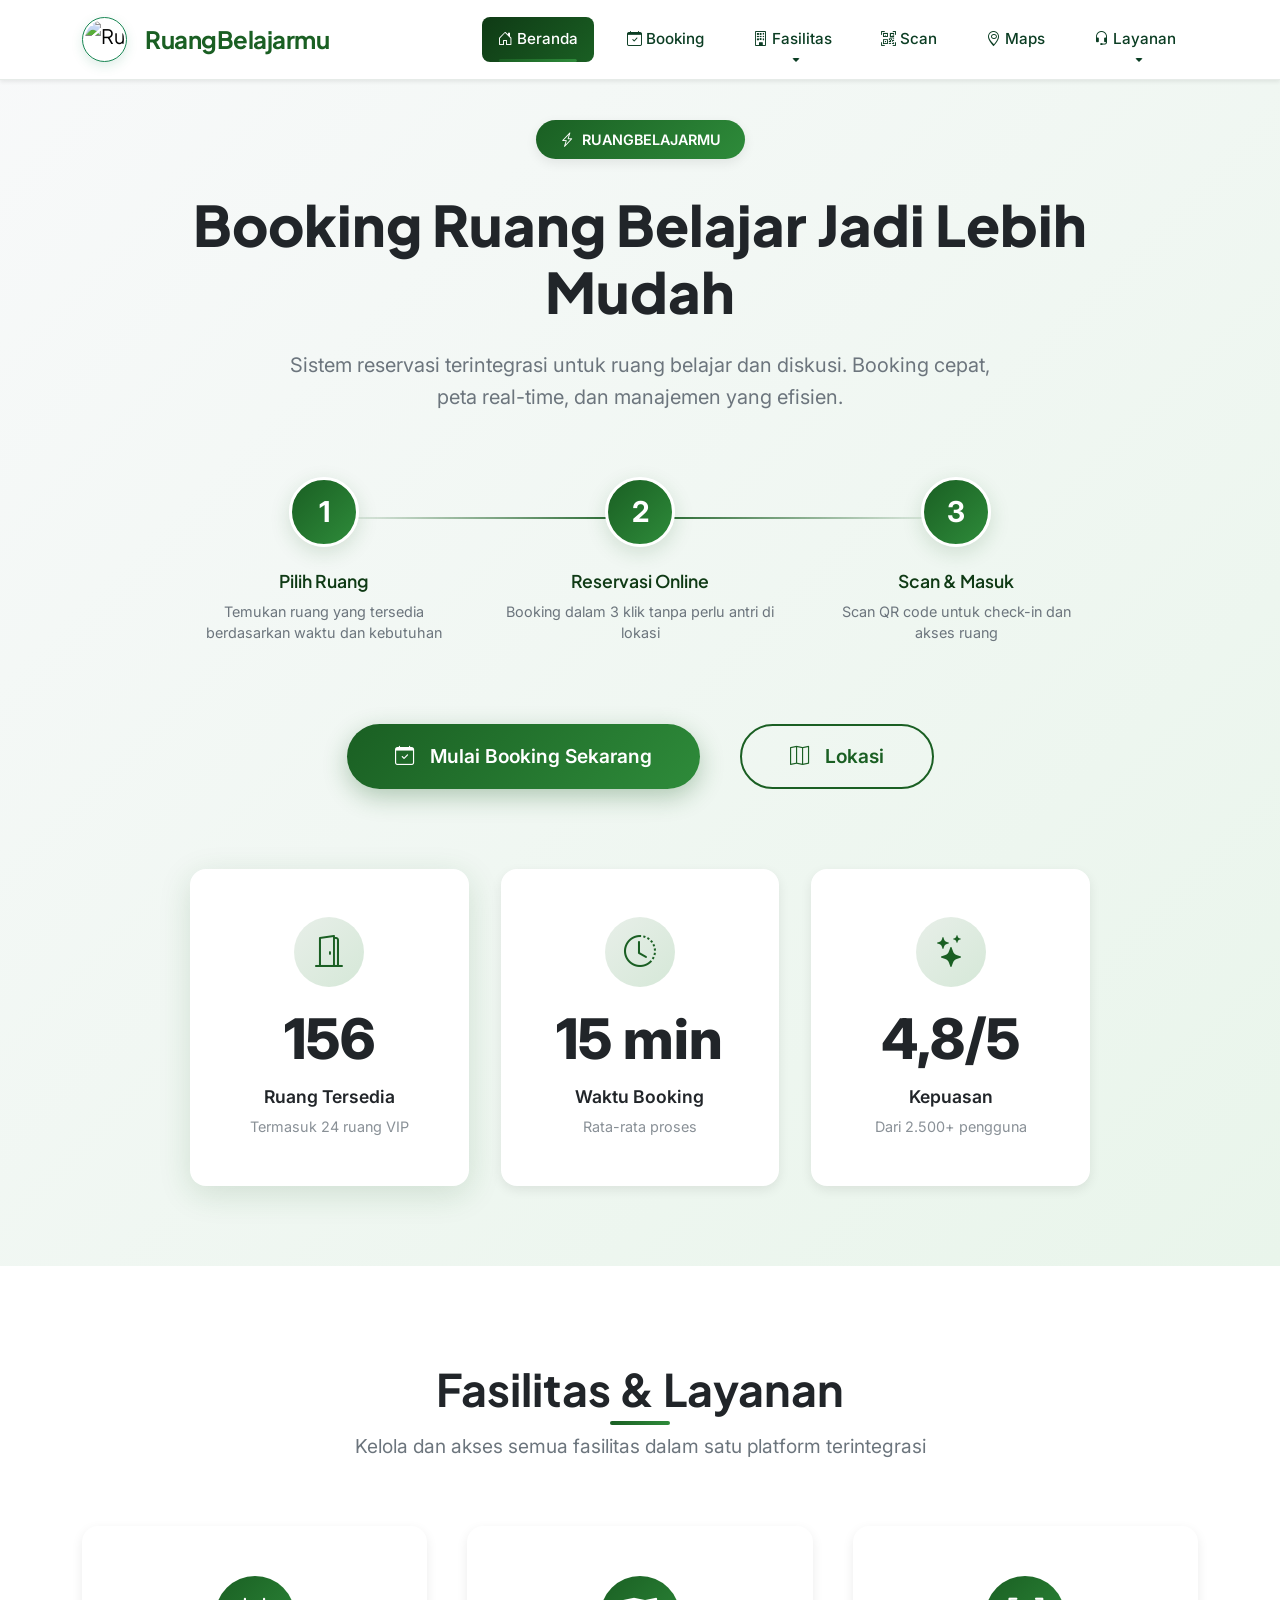
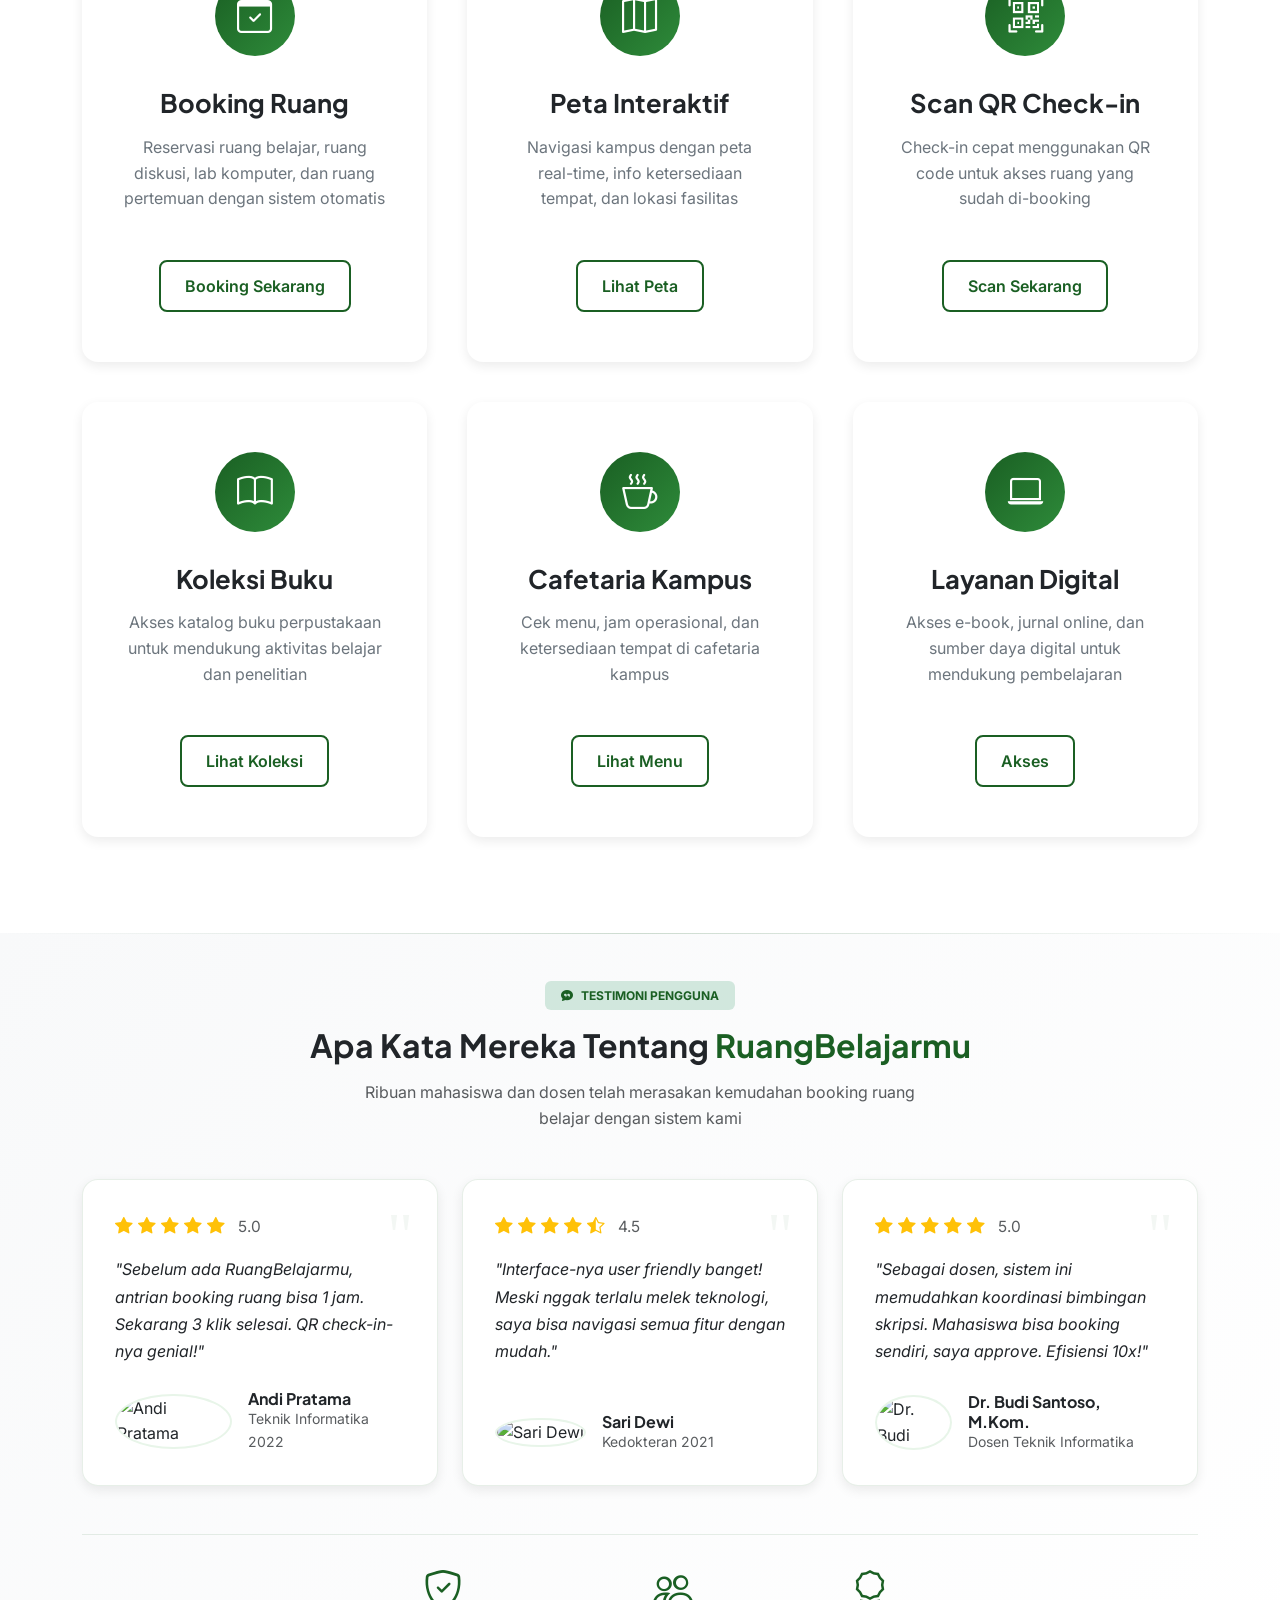
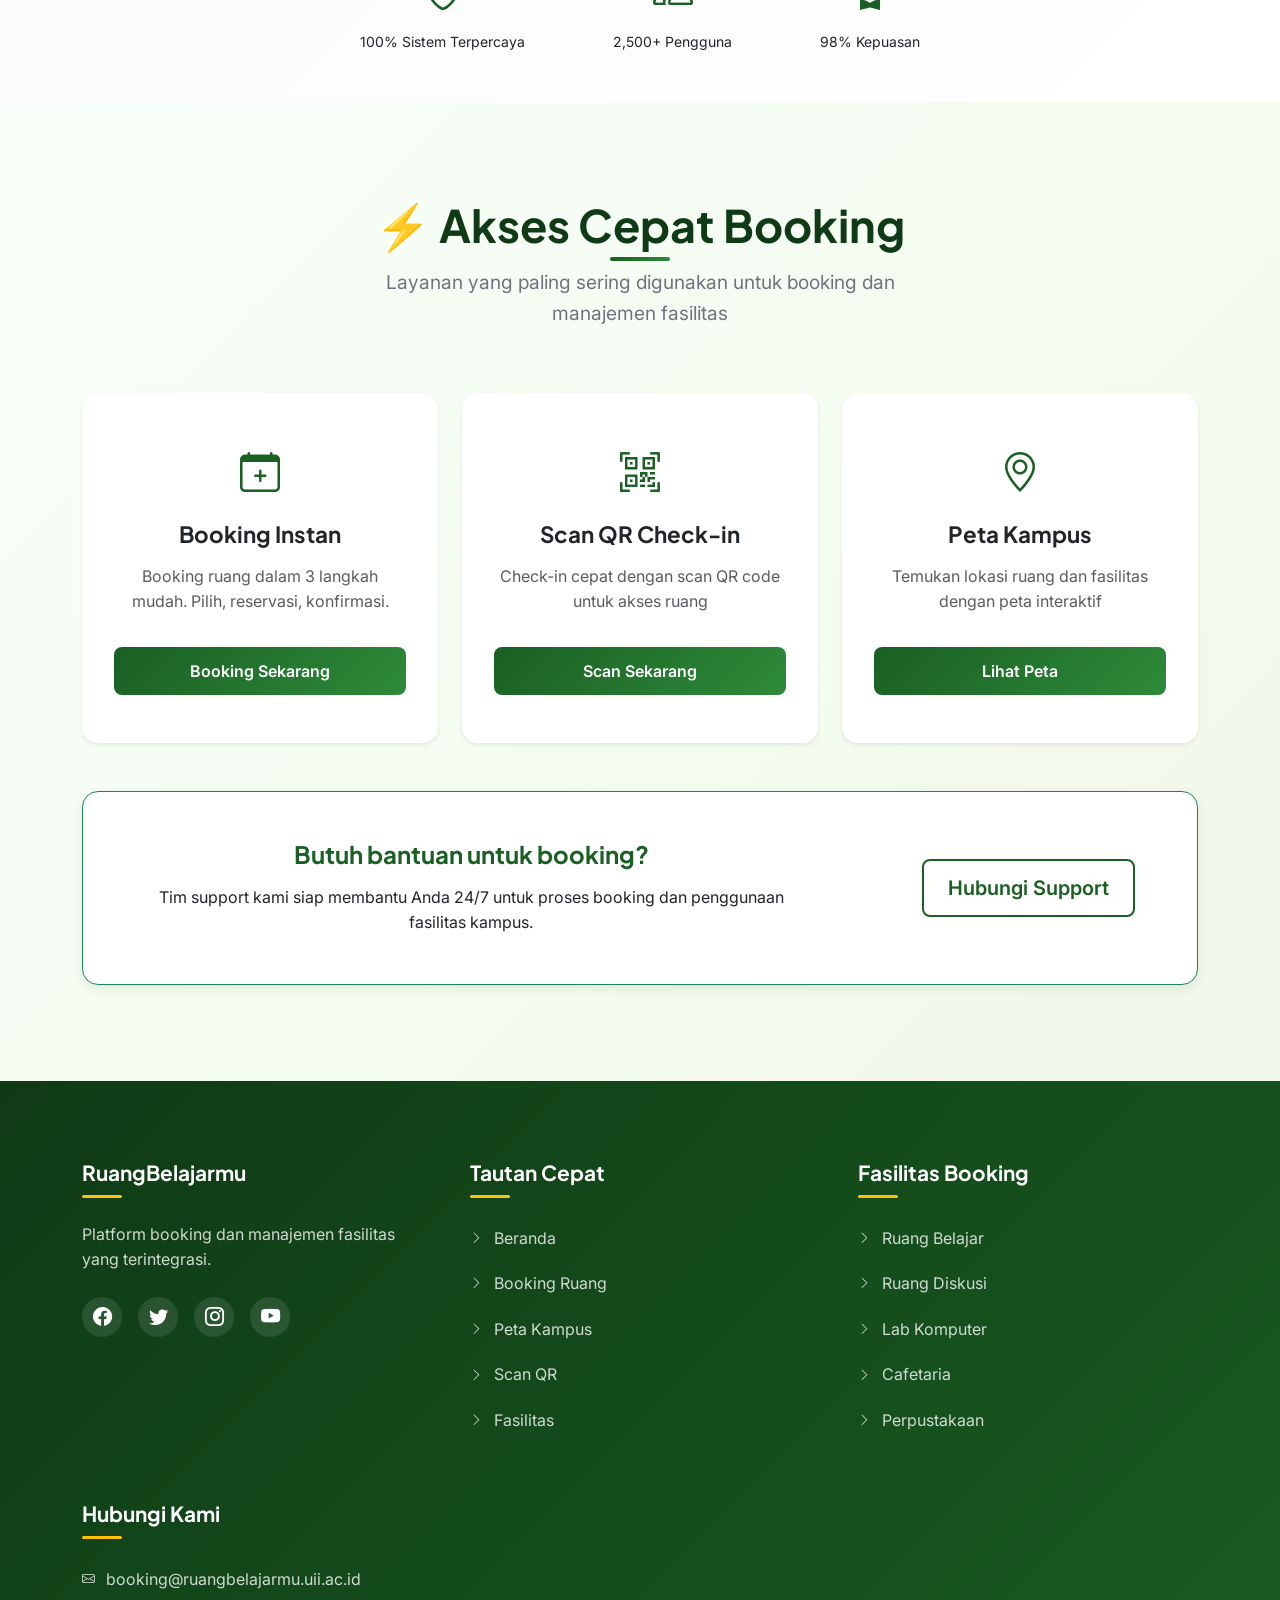
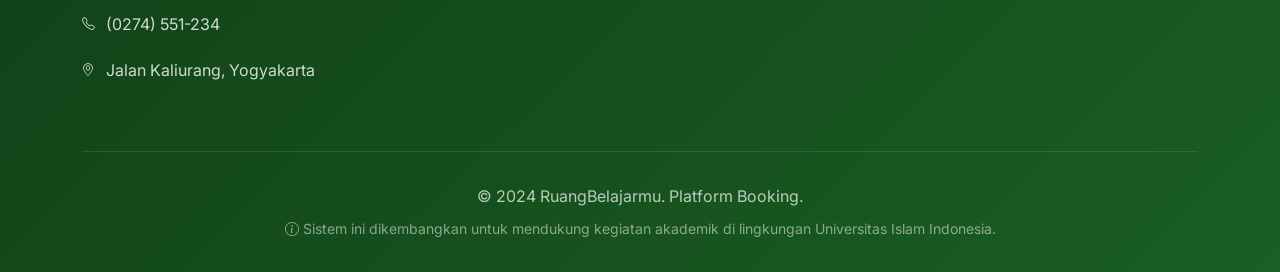
==== index.html @ 8aec2e9e "first commit" ====
<!DOCTYPE html>
<html lang="id" class="scroll-smooth">
<head>
    <meta charset="UTF-8">
    <meta name="viewport" content="width=device-width, initial-scale=1.0">
    <title>RuangBelajarmu | Platform Booking Ruang Belajar </title>
    
    <!-- SEO & Accessibility Meta -->
    <meta name="description" content="Platform booking ruang belajar  dengan sistem reservasi otomatis, peta kampus interaktif, dan manajemen fasilitas kampus">
    <meta name="keywords" content="Booking ruang belajar, reservasi, ruang diskusi, perpustakaan, kampus, Yogyakarta">
    <meta name="author" content="RuangBelajarmu Team">
    <meta name="theme-color" content="#1a5f23">
    
    <!-- Core Libraries -->
    <link href="https://cdn.jsdelivr.net/npm/bootstrap@5.3.0/dist/css/bootstrap.min.css" rel="stylesheet">
    <link rel="stylesheet" href="https://cdn.jsdelivr.net/npm/bootstrap-icons@1.11.0/font/bootstrap-icons.css">
    
    <!-- Animation Libraries -->
    <link href="https://unpkg.com/aos@2.3.1/dist/aos.css" rel="stylesheet">
    
    <!-- Fonts -->
    <link href="https://fonts.googleapis.com/css2?family=Plus+Jakarta+Sans:wght@300;400;500;600;700;800&display=swap" rel="stylesheet">
    <link href="https://fonts.googleapis.com/css2?family=Inter:wght@300;400;500;600;700&display=swap" rel="stylesheet">
    
    <!-- Custom CSS -->
    <link rel="stylesheet" href="css/index.css">
</head>
<body>
<!-- Navigation -->
<nav class="navbar navbar-expand-lg navbar-light bg-white sticky-top shadow-sm">
    <div class="container">
        <!-- Brand with Logo -->
        <a class="navbar-brand d-flex align-items-center" href="index.html">
            <div class="logo-container me-2">
                <img src="https://i.pinimg.com/736x/15/b1/71/15b17137e36ff051b32609885b4a23a9.jpg" 
                     alt="RuangBelajarmu Logo" 
                     class="navbar-logo rounded-circle border border-success">
            </div>
            <span class="fw-bold fs-4 text-success">RuangBelajarmu</span>
        </a>

        <!-- Mobile Toggle -->
        <button class="navbar-toggler border-0" type="button" data-bs-toggle="collapse" data-bs-target="#navbarNav">
            <span class="navbar-toggler-icon"></span>
        </button>

        <!-- Navigation Menu -->
        <div class="collapse navbar-collapse" id="navbarNav">
            <ul class="navbar-nav ms-auto align-items-center">
                <!-- Beranda - ACTIVE -->
                <li class="nav-item mx-1">
                    <a class="nav-link active" href="index.html">
                        <i class="bi bi-house-door me-1"></i>Beranda
                    </a>
                </li>

                <!-- Booking -->
                <li class="nav-item mx-1">
                    <a class="nav-link" href="booking.html">
                        <i class="bi bi-calendar-check me-1"></i>Booking
                    </a>
                </li>

                <!-- Fasilitas Dropdown -->
                <li class="nav-item dropdown mx-1">
                    <a class="nav-link dropdown-toggle" href="#" role="button" data-bs-toggle="dropdown">
                        <i class="bi bi-building me-1"></i>Fasilitas
                    </a>
                    <ul class="dropdown-menu dropdown-menu-end">
                        <li>
                            <a class="dropdown-item" href="cafetaria.html">
                                <i class="bi bi-cup-hot me-2"></i>Cafetaria
                            </a>
                        </li>
                        <li>
                            <a class="dropdown-item" href="books.html">
                                <i class="bi bi-book me-2"></i>Buku
                            </a>
                        </li>
                    </ul>
                </li>

                <!-- Scan -->
                <li class="nav-item mx-1">
                    <a class="nav-link" href="scan.html">
                        <i class="bi bi-qr-code-scan me-1"></i>Scan
                    </a>
                </li>

                <!-- Maps -->
                <li class="nav-item mx-1">
                    <a class="nav-link" href="maps.html">
                        <i class="bi bi-geo-alt me-1"></i>Maps
                    </a>
                </li>

                <!-- Layanan Dropdown - REVISED -->
                <li class="nav-item dropdown mx-1">
                    <a class="nav-link dropdown-toggle" href="#" role="button" data-bs-toggle="dropdown">
                        <i class="bi bi-headset me-1"></i>Layanan
                    </a>
                    <ul class="dropdown-menu dropdown-menu-end">
                        <li>
                            <a class="dropdown-item" href="about-us.html">
                                <i class="bi bi-info-circle me-2"></i>Tentang Kami
                            </a>
                        </li>
                        <li>
                            <a class="dropdown-item" href="kontak.html">
                                <i class="bi bi-envelope me-2"></i>Kontak
                            </a>
                        </li>
                        <!-- Bantuan dihapus karena sudah tercakup di Kontak -->
                    </ul>
                </li>
            </ul>
        </div>
    </div>
</nav>

    <!-- Hero Section - REVISED -->
    <section class="hero-section" id="home" data-aos="fade-up">
        <div class="hero-bg"></div>
        <div class="container">
            <div class="hero-content">
                <div class="hero-badge">
                    <i class="bi bi-lightning-charge"></i>
                   RUANGBELAJARMU
                </div>
                <h1>Booking Ruang Belajar Jadi Lebih Mudah</h1>
                <p class="hero-subtitle">
                    Sistem reservasi terintegrasi untuk ruang belajar dan diskusi. 
                    Booking cepat, peta real-time, dan manajemen yang efisien.
                </p>
                
                <!-- Timeline Booking - NEW -->
                <div class="booking-timeline" data-aos="fade-up" data-aos-delay="200">
                    <div class="timeline-step">
                        <div class="step-number">1</div>
                        <div class="step-content">
                            <h5>Pilih Ruang</h5>
                            <p>Temukan ruang yang tersedia berdasarkan waktu dan kebutuhan</p>
                        </div>
                    </div>
                    <div class="timeline-step">
                        <div class="step-number">2</div>
                        <div class="step-content">
                            <h5>Reservasi Online</h5>
                            <p>Booking dalam 3 klik tanpa perlu antri di lokasi</p>
                        </div>
                    </div>
                    <div class="timeline-step">
                        <div class="step-number">3</div>
                        <div class="step-content">
                            <h5>Scan & Masuk</h5>
                            <p>Scan QR code untuk check-in dan akses ruang</p>
                        </div>
                    </div>
                </div>
                
                <!-- CTA Buttons - ENHANCED -->
                <div class="hero-cta" data-aos="fade-up" data-aos-delay="300">
                    <a href="booking.html" class="btn btn-success btn-lg px-5 py-3">
                        <i class="bi bi-calendar-check me-2"></i>
                        Mulai Booking Sekarang
                    </a>
                    <a href="maps.html" class="btn btn-outline-success btn-lg px-5 py-3 ms-3">
                        <i class="bi bi-map me-2"></i>
                        Lokasi
                    </a>
                </div>
                
                <!-- Quick Stats - ENHANCED -->
                <div class="stats-grid">
                    <div class="stat-card highlight">
                        <div class="stat-icon">
                            <i class="bi bi-door-open"></i>
                        </div>
                        <div class="stat-value">156</div>
                        <div class="stat-label">Ruang Tersedia</div>
                        <div class="stat-subtext">Termasuk 24 ruang VIP</div>
                    </div>
                    <div class="stat-card">
                        <div class="stat-icon">
                            <i class="bi bi-clock-history"></i>
                        </div>
                        <div class="stat-value">15 min</div>
                        <div class="stat-label">Waktu Booking</div>
                        <div class="stat-subtext">Rata-rata proses</div>
                    </div>

                    <div class="stat-card">
                        <div class="stat-icon">
                            <i class="bi bi-stars"></i>
                        </div>
                        <div class="stat-value">4,8/5</div>
                        <div class="stat-label">Kepuasan</div>
                        <div class="stat-subtext">Dari 2.500+ pengguna</div>
                    </div>
                </div>
            </div>
        </div>
    </section>

    <!-- Fasilitas Utama -->
    <section class="services-section" id="fasilitas" data-aos="fade-up">
        <div class="container">
            <div class="section-header">
                <h2>Fasilitas & Layanan</h2>
                <p>Kelola dan akses semua fasilitas dalam satu platform terintegrasi</p>
            </div>
            
            <div class="services-grid">
                <!-- Booking Ruang -->
                <div class="service-card" onclick="window.location.href='booking.html'">
                    <div class="service-icon">
                        <i class="bi bi-calendar-check"></i>
                    </div>
                    <h4>Booking Ruang</h4>
                    <p>Reservasi ruang belajar, ruang diskusi, lab komputer, dan ruang pertemuan dengan sistem otomatis</p>
                    <a href="booking.html" class="btn btn-outline-success mt-3">Booking Sekarang</a>
                </div>
                
                <!-- Peta Kampus -->
                <div class="service-card" onclick="window.location.href='maps.html'">
                    <div class="service-icon">
                        <i class="bi bi-map"></i>
                    </div>
                    <h4>Peta Interaktif</h4>
                    <p>Navigasi kampus dengan peta real-time, info ketersediaan tempat, dan lokasi fasilitas</p>
                    <a href="maps.html" class="btn btn-outline-success mt-3">Lihat Peta</a>
                </div>
                
                <!-- Scan QR -->
                <div class="service-card" onclick="window.location.href='scan.html'">
                    <div class="service-icon">
                        <i class="bi bi-qr-code-scan"></i>
                    </div>
                    <h4>Scan QR Check-in</h4>
                    <p>Check-in cepat menggunakan QR code untuk akses ruang yang sudah di-booking</p>
                    <a href="scan.html" class="btn btn-outline-success mt-3">Scan Sekarang</a>
                </div>
                
                <!-- Koleksi Buku -->
                <div class="service-card" onclick="window.location.href='books.html'">
                    <div class="service-icon">
                        <i class="bi bi-book"></i>
                    </div>
                    <h4>Koleksi Buku</h4>
                    <p>Akses katalog buku perpustakaan untuk mendukung aktivitas belajar dan penelitian</p>
                    <a href="books.html" class="btn btn-outline-success mt-3">Lihat Koleksi</a>
                </div>
                
                <!-- Cafetaria -->
                <div class="service-card" onclick="window.location.href='cafetaria.html'">
                    <div class="service-icon">
                        <i class="bi bi-cup-hot"></i>
                    </div>
                    <h4>Cafetaria Kampus</h4>
                    <p>Cek menu, jam operasional, dan ketersediaan tempat di cafetaria kampus</p>
                    <a href="cafetaria.html" class="btn btn-outline-success mt-3">Lihat Menu</a>
                </div>
                
                <!-- Layanan Digital -->
                <div class="service-card" onclick="openDigitalLibrary()">
                    <div class="service-icon">
                        <i class="bi bi-laptop"></i>
                    </div>
                    <h4>Layanan Digital</h4>
                    <p>Akses e-book, jurnal online, dan sumber daya digital untuk mendukung pembelajaran</p>
                    <button class="btn btn-outline-success mt-3">Akses</button>
                </div>
            </div>
        </div>
    </section>

    <!-- ==================== TESTIMONIAL SECTION ==================== -->
    <section class="testimonial-section py-5">
        <div class="container">
            <!-- Header -->
            <div class="text-center mb-5" data-aos="fade-up">
                <span class="badge bg-success-subtle text-success mb-3 px-3 py-2">
                    <i class="bi bi-chat-quote-fill me-2"></i>TESTIMONI PENGGUNA
                </span>
                <h2 class="fw-bold mb-3">Apa Kata Mereka Tentang <span class="text-success">RuangBelajarmu</span></h2>
                <p class="text-muted mx-auto" style="max-width: 600px;">
                    Ribuan mahasiswa dan dosen telah merasakan kemudahan booking ruang belajar dengan sistem kami
                </p>
            </div>

            <!-- Testimonial Cards -->
            <div class="row g-4">
                <!-- Testimoni 1 -->
                <div class="col-md-4" data-aos="fade-up" data-aos-delay="100">
                    <div class="testimonial-card h-100">
                        <div class="rating mb-3">
                            <i class="bi bi-star-fill text-warning"></i>
                            <i class="bi bi-star-fill text-warning"></i>
                            <i class="bi bi-star-fill text-warning"></i>
                            <i class="bi bi-star-fill text-warning"></i>
                            <i class="bi bi-star-fill text-warning"></i>
                            <span class="ms-2 small text-muted">5.0</span>
                        </div>
                        <p class="testimonial-text mb-4">
                            "Sebelum ada RuangBelajarmu, antrian booking ruang bisa 1 jam. Sekarang 3 klik selesai. 
                            QR check-in-nya genial!"
                        </p>
                        <div class="testimonial-author mt-auto">
                            <div class="d-flex align-items-center">
                                <div class="author-avatar me-3">
                                    <img src="https://ui-avatars.com/api/?name=Andi+P&background=1a5f23&color=fff&size=100" 
                                         alt="Andi Pratama" class="rounded-circle" width="50" height="50">
                                </div>
                                <div>
                                    <h6 class="mb-0 fw-bold">Andi Pratama</h6>
                                    <p class="text-muted small mb-0">Teknik Informatika 2022</p>
                                </div>
                            </div>
                        </div>
                    </div>
                </div>

                <!-- Testimoni 2 -->
                <div class="col-md-4" data-aos="fade-up" data-aos-delay="200">
                    <div class="testimonial-card h-100">
                        <div class="rating mb-3">
                            <i class="bi bi-star-fill text-warning"></i>
                            <i class="bi bi-star-fill text-warning"></i>
                            <i class="bi bi-star-fill text-warning"></i>
                            <i class="bi bi-star-fill text-warning"></i>
                            <i class="bi bi-star-half text-warning"></i>
                            <span class="ms-2 small text-muted">4.5</span>
                        </div>
                        <p class="testimonial-text mb-4">
                            "Interface-nya user friendly banget! Meski nggak terlalu melek teknologi, saya bisa navigasi semua fitur dengan mudah."
                        </p>
                        <div class="testimonial-author mt-auto">
                            <div class="d-flex align-items-center">
                                <div class="author-avatar me-3">
                                    <img src="https://ui-avatars.com/api/?name=Sari+D&background=2e7d32&color=fff&size=100" 
                                         alt="Sari Dewi" class="rounded-circle" width="50" height="50">
                                </div>
                                <div>
                                    <h6 class="mb-0 fw-bold">Sari Dewi</h6>
                                    <p class="text-muted small mb-0">Kedokteran 2021</p>
                                </div>
                            </div>
                        </div>
                    </div>
                </div>

                <!-- Testimoni 3 -->
                <div class="col-md-4" data-aos="fade-up" data-aos-delay="300">
                    <div class="testimonial-card h-100">
                        <div class="rating mb-3">
                            <i class="bi bi-star-fill text-warning"></i>
                            <i class="bi bi-star-fill text-warning"></i>
                            <i class="bi bi-star-fill text-warning"></i>
                            <i class="bi bi-star-fill text-warning"></i>
                            <i class="bi bi-star-fill text-warning"></i>
                            <span class="ms-2 small text-muted">5.0</span>
                        </div>
                        <p class="testimonial-text mb-4">
                            "Sebagai dosen, sistem ini memudahkan koordinasi bimbingan skripsi. 
                            Mahasiswa bisa booking sendiri, saya approve. Efisiensi 10x!"
                        </p>
                        <div class="testimonial-author mt-auto">
                            <div class="d-flex align-items-center">
                                <div class="author-avatar me-3">
                                    <img src="https://ui-avatars.com/api/?name=Dr+Budi&background=43a047&color=fff&size=100" 
                                         alt="Dr. Budi" class="rounded-circle" width="50" height="50">
                                </div>
                                <div>
                                    <h6 class="mb-0 fw-bold">Dr. Budi Santoso, M.Kom.</h6>
                                    <p class="text-muted small mb-0">Dosen Teknik Informatika</p>
                                </div>
                            </div>
                        </div>
                    </div>
                </div>
            </div>

            <!-- Trust Badges -->
            <div class="trust-badges mt-5 pt-4 text-center" data-aos="fade-up">
                <div class="row justify-content-center">
                    <div class="col-auto">
                        <div class="trust-item">
                            <i class="bi bi-shield-check fs-1 text-success"></i>
                            <p class="mb-0 small">100% Sistem Terpercaya</p>
                        </div>
                    </div>
                    <div class="col-auto">
                        <div class="trust-item">
                            <i class="bi bi-people fs-1 text-success"></i>
                            <p class="mb-0 small">2,500+ Pengguna</p>
                        </div>
                    </div>
                    <div class="col-auto">
                        <div class="trust-item">
                            <i class="bi bi-award fs-1 text-success"></i>
                            <p class="mb-0 small">98% Kepuasan</p>
                        </div>
                    </div>
                </div>
            </div>
        </div>
    </section>

    <!-- Info Quick Access -->
    <section class="quick-access-section" data-aos="fade-up">
        <div class="container">
            <div class="section-header">
                <h2>⚡ Akses Cepat Booking</h2>
                <p>Layanan yang paling sering digunakan untuk booking dan manajemen fasilitas</p>
            </div>
            
            <div class="row g-4">
                <div class="col-md-4">
                    <div class="card border-0 shadow-sm h-100">
                        <div class="card-body text-center p-4">
                            <div class="mb-3">
                                <i class="bi bi-calendar-plus fs-1 text-success"></i>
                            </div>
                            <h5 class="card-title">Booking Instan</h5>
                            <p class="card-text text-muted">Booking ruang dalam 3 langkah mudah. Pilih, reservasi, konfirmasi.</p>
                            <a href="booking.html" class="btn btn-success w-100">Booking Sekarang</a>
                        </div>
                    </div>
                </div>
                
                <div class="col-md-4">
                    <div class="card border-0 shadow-sm h-100">
                        <div class="card-body text-center p-4">
                            <div class="mb-3">
                                <i class="bi bi-qr-code-scan fs-1 text-success"></i>
                            </div>
                            <h5 class="card-title">Scan QR Check-in</h5>
                            <p class="card-text text-muted">Check-in cepat dengan scan QR code untuk akses ruang</p>
                            <a href="scan.html" class="btn btn-success w-100">Scan Sekarang</a>
                        </div>
                    </div>
                </div>
                
                <div class="col-md-4">
                    <div class="card border-0 shadow-sm h-100">
                        <div class="card-body text-center p-4">
                            <div class="mb-3">
                                <i class="bi bi-geo-alt fs-1 text-success"></i>
                            </div>
                            <h5 class="card-title">Peta Kampus</h5>
                            <p class="card-text text-muted">Temukan lokasi ruang dan fasilitas dengan peta interaktif</p>
                            <a href="maps.html" class="btn btn-success w-100">Lihat Peta</a>
                        </div>
                    </div>
                </div>
            </div>
            
            <!-- Additional Booking Info -->
            <div class="row mt-5" data-aos="fade-up" data-aos-delay="200">
                <div class="col-12">
                    <div class="card border-success">
                        <div class="card-body">
                            <div class="row align-items-center">
                                <div class="col-md-8">
                                    <h4 class="text-success">Butuh bantuan untuk booking?</h4>
                                    <p class="mb-0">Tim support kami siap membantu Anda 24/7 untuk proses booking dan penggunaan fasilitas kampus.</p>
                                </div>
                                <div class="col-md-4 text-md-end">
                                    <a href="kontak.html" class="btn btn-outline-success btn-lg">Hubungi Support</a>
                                </div>
                            </div>
                        </div>
                    </div>
                </div>
            </div>
        </div>
    </section>

    <!-- Footer -->
    <footer>
        <div class="container">
            <div class="footer-links">
                <div class="footer-section">
                    <h5>RuangBelajarmu</h5>
                    <p style="color: rgba(255,255,255,0.8); margin-bottom: 1.5rem;">
                        Platform booking dan manajemen fasilitas yang terintegrasi.
                    </p>
                    <div class="social-links">
                        <a href="#" title="Facebook"><i class="bi bi-facebook"></i></a>
                        <a href="#" title="Twitter"><i class="bi bi-twitter"></i></a>
                        <a href="#" title="Instagram"><i class="bi bi-instagram"></i></a>
                        <a href="#" title="YouTube"><i class="bi bi-youtube"></i></a>
                    </div>
                </div>
                
                <div class="footer-section">
                    <h5>Tautan Cepat</h5>
                    <ul class="footer-links-list">
                        <li><a href="index.html"><i class="bi bi-chevron-right"></i> Beranda</a></li>
                        <li><a href="booking.html"><i class="bi bi-chevron-right"></i> Booking Ruang</a></li>
                        <li><a href="maps.html"><i class="bi bi-chevron-right"></i> Peta Kampus</a></li>
                        <li><a href="scan.html"><i class="bi bi-chevron-right"></i> Scan QR</a></li>
                        <li><a href="#fasilitas"><i class="bi bi-chevron-right"></i> Fasilitas</a></li>
                    </ul>
                </div>
                
                <div class="footer-section">
                    <h5>Fasilitas Booking</h5>
                    <ul class="footer-links-list">
                        <li><a href="booking.html"><i class="bi bi-chevron-right"></i> Ruang Belajar</a></li>
                        <li><a href="booking.html"><i class="bi bi-chevron-right"></i> Ruang Diskusi</a></li>
                        <li><a href="booking.html"><i class="bi bi-chevron-right"></i> Lab Komputer</a></li>
                        <li><a href="cafetaria.html"><i class="bi bi-chevron-right"></i> Cafetaria</a></li>
                        <li><a href="books.html"><i class="bi bi-chevron-right"></i> Perpustakaan</a></li>
                    </ul>
                </div>
                
                <div class="footer-section">
                    <h5>Hubungi Kami</h5>
                    <ul class="footer-links-list">
                        <li>
                            <a href="mailto:booking@ruangbelajarmu.uii.ac.id">
                                <i class="bi bi-envelope"></i>
                                booking@ruangbelajarmu.uii.ac.id
                            </a>
                        </li>
                        <li>
                            <a href="tel:+62274551234">
                                <i class="bi bi-telephone"></i>
                                (0274) 551-234
                            </a>
                        </li>
                        <li>
                            <a href="https://maps.google.com/?q=UII+Kaliurang+KM+5" target="_blank">
                                <i class="bi bi-geo-alt"></i>
                                Jalan Kaliurang, Yogyakarta
                            </a>
                        </li>
                    </ul>
                </div>
            </div>
            
            <div class="footer-bottom text-center">
                <p class="mb-2">&copy; 2024 RuangBelajarmu. Platform Booking.</p>
                <p class="mb-0 small" style="color: rgba(255,255,255,0.5);">
                    <i class="bi bi-info-circle"></i>
                    Sistem ini dikembangkan untuk mendukung kegiatan akademik di lingkungan Universitas Islam Indonesia.
                </p>
            </div>
        </div>
    </footer>

    <!-- Back to Top Button -->
    <div class="back-to-top" id="backToTop">
        <i class="bi bi-arrow-up"></i>
    </div>

    <!-- Scripts -->
    <script src="https://cdn.jsdelivr.net/npm/bootstrap@5.3.0/dist/js/bootstrap.bundle.min.js"></script>
    <script src="https://unpkg.com/aos@2.3.1/dist/aos.js"></script>
    
    <!-- Custom JavaScript -->
    <script src="js/main.js"></script>
    
    <script>
        // Initialize AOS
        AOS.init({
            duration: 800,
            once: true,
            offset: 100
        });
        
        // Function untuk digital library
        function openDigitalLibrary() {
            alert('Layanan digital akan segera tersedia!');
        }
        
        // Back to Top Button
        const backToTop = document.getElementById('backToTop');
        
        window.addEventListener('scroll', () => {
            if (window.pageYOffset > 300) {
                backToTop.classList.add('show');
            } else {
                backToTop.classList.remove('show');
            }
        });
        
        backToTop.addEventListener('click', () => {
            window.scrollTo({
                top: 0,
                behavior: 'smooth'
            });
        });
    </script>
</body>
</html>
---- css/index.css ----
/* 
 * index.css - Stylesheet for RuangBelajarmu Website
 * Author: RuangBelajarmu Team
 * Version: 3.0
 */

/* ============================================
   VARIABLES & RESET
============================================= */
:root {
    --primary-color: #1a5f23;
    --primary-dark: #0f3a15;
    --primary-light: #2e8b3a;
    --secondary-color: #f8f9fa;
    --accent-color: #ffc107;
    --text-dark: #212529;
    --text-light: #6c757d;
    --white: #ffffff;
    --light-gray: #f8f9fa;
    --border-color: #dee2e6;
    --shadow: 0 4px 12px rgba(0, 0, 0, 0.08);
    --shadow-lg: 0 8px 24px rgba(0, 0, 0, 0.12);
    --shadow-xl: 0 12px 40px rgba(0, 0, 0, 0.15);
    --radius: 16px;
    --radius-sm: 8px;
    --transition: all 0.3s ease;
    --transition-slow: all 0.5s cubic-bezier(0.4, 0, 0.2, 1);
}

* {
    margin: 0;
    padding: 0;
    box-sizing: border-box;
}

html {
    scroll-behavior: smooth;
}

body {
    font-family: 'Inter', 'Plus Jakarta Sans', sans-serif;
    color: var(--text-dark);
    background-color: var(--white);
    line-height: 1.6;
    overflow-x: hidden;
    padding-top: 80px;
}

h1, h2, h3, h4, h5, h6 {
    font-family: 'Plus Jakarta Sans', sans-serif;
    font-weight: 700;
    margin-bottom: 1rem;
}

a {
    text-decoration: none;
    color: inherit;
    transition: var(--transition);
}

a:hover {
    color: var(--primary-color);
}

.btn {
    padding: 0.75rem 1.5rem;
    border-radius: var(--radius-sm);
    font-weight: 600;
    transition: var(--transition);
    border: none;
    cursor: pointer;
    display: inline-flex;
    align-items: center;
    justify-content: center;
    gap: 0.5rem;
}

.btn-success {
    background: linear-gradient(135deg, var(--primary-color), var(--primary-light));
    color: var(--white);
    border: none;
}

.btn-success:hover {
    background: linear-gradient(135deg, var(--primary-dark), var(--primary-color));
    color: var(--white);
    transform: translateY(-2px);
    box-shadow: var(--shadow);
}

.btn-outline-success {
    background-color: transparent;
    color: var(--primary-color);
    border: 2px solid var(--primary-color);
}

.btn-outline-success:hover {
    background-color: var(--primary-color);
    color: var(--white);
    transform: translateY(-2px);
    box-shadow: var(--shadow);
}

/* ============================================
   NAVIGATION
============================================= */
.navbar {
    padding: 12px 0;
    background: rgba(255, 255, 255, 0.98);
    backdrop-filter: blur(10px);
    border-bottom: 1px solid rgba(11, 61, 35, 0.1);
    z-index: 1030;
    position: fixed;
    top: 0;
    left: 0;
    right: 0;
    box-shadow: 0 2px 15px rgba(0, 0, 0, 0.05);
}

.navbar-brand {
    font-family: 'Plus Jakarta Sans', sans-serif;
    letter-spacing: -0.5px;
    display: flex;
    align-items: center;
    gap: 10px;
}

.logo-container {
    position: relative;
    width: 45px;
    height: 45px;
    display: flex;
    align-items: center;
    justify-content: center;
}

.navbar-logo {
    width: 100%;
    height: 100%;
    object-fit: cover;
    border-radius: 50%;
    border: 2px solid #198754;
    padding: 2px;
    background: white;
    transition: all 0.3s ease;
    box-shadow: 0 4px 12px rgba(25, 135, 84, 0.15);
}

.navbar-logo:hover {
    transform: scale(1.05);
    box-shadow: 0 6px 20px rgba(25, 135, 84, 0.25);
}

.navbar-nav {
    display: flex;
    align-items: center;
    gap: 5px;
}

.navbar-nav .nav-link {
    font-family: 'Inter', sans-serif;
    font-weight: 500;
    font-size: 0.95rem;
    color: #0b3d23 !important;
    padding: 10px 16px !important;
    margin: 0 2px;
    border-radius: 8px;
    transition: var(--transition);
    position: relative;
}

.navbar-nav .nav-link::after {
    content: '';
    position: absolute;
    bottom: 0;
    left: 50%;
    width: 0;
    height: 3px;
    background: linear-gradient(90deg, var(--primary-color), var(--primary-light));
    border-radius: 2px;
    transition: var(--transition);
    transform: translateX(-50%);
}

.navbar-nav .nav-link:hover::after,
.navbar-nav .nav-link.active::after {
    width: 70%;
}

.navbar-nav .nav-link.active {
    color: #ffffff !important;
    background: linear-gradient(135deg, var(--primary-dark) 0%, var(--primary-color) 100%);
}

.navbar-nav .dropdown-menu {
    border: none;
    box-shadow: var(--shadow-lg);
    border-radius: 12px;
    padding: 8px;
    margin-top: 12px;
    min-width: 220px;
    border: 1px solid rgba(11, 61, 35, 0.1);
}

/* ============================================
   HERO SECTION - ELEGANT ANIMATIONS
============================================= */
.hero-section {
    position: relative;
    padding: 120px 0 80px;
    min-height: 85vh;
    display: flex;
    align-items: center;
    background: linear-gradient(135deg, #f8f9fa 0%, #e9f5eb 100%);
    overflow: hidden;
    margin-top: -80px;
}

.hero-bg {
    position: absolute;
    top: 0;
    left: 0;
    right: 0;
    bottom: 0;
    background-image: url('https://images.unsplash.com/photo-1523050854058-8df90110c9f1?ixlib=rb-4.0.3&auto=format&fit=crop&w=1920&q=80');
    background-size: cover;
    background-position: center;
    opacity: 0.08;
    z-index: 1;
}

.hero-content {
    position: relative;
    z-index: 2;
    max-width: 900px;
    margin: 0 auto;
    text-align: center;
}

.hero-badge {
    display: inline-flex;
    align-items: center;
    gap: 0.5rem;
    background: linear-gradient(135deg, var(--primary-color), var(--primary-light));
    color: var(--white);
    padding: 0.5rem 1.5rem;
    border-radius: 50px;
    font-size: 0.9rem;
    font-weight: 600;
    margin-bottom: 2rem;
    box-shadow: var(--shadow);
    animation: badgePulse 2s ease-in-out infinite;
}

@keyframes badgePulse {
    0%, 100% {
        transform: scale(1);
    }
    50% {
        transform: scale(1.05);
    }
}

.hero-content h1 {
    font-size: 3.5rem;
    font-weight: 800;
    margin-bottom: 1.5rem;
    color: var(--text-dark);
    line-height: 1.2;
    animation: fadeInUp 1s ease-out;
}

.hero-subtitle {
    font-size: 1.25rem;
    color: var(--text-light);
    margin-bottom: 2.5rem;
    max-width: 700px;
    margin-left: auto;
    margin-right: auto;
    animation: fadeInUp 1s ease-out 0.2s both;
}

@keyframes fadeInUp {
    from {
        opacity: 0;
        transform: translateY(20px);
    }
    to {
        opacity: 1;
        transform: translateY(0);
    }
}

/* ============================================
   BOOKING TIMELINE - CLEAN ANIMATIONS
============================================= */
.booking-timeline {
    display: flex;
    justify-content: center;
    gap: 3rem;
    margin: 4rem auto;
    max-width: 900px;
    position: relative;
}

.booking-timeline::before {
    content: '';
    position: absolute;
    top: 40px;
    left: 15%;
    right: 15%;
    height: 2px;
    background: linear-gradient(90deg, 
        transparent 0%, 
        var(--primary-color) 50%, 
        transparent 100%);
    z-index: 1;
}

.timeline-step {
    text-align: center;
    position: relative;
    z-index: 2;
    flex: 1;
    min-width: 180px;
    opacity: 0;
    transform: translateY(20px);
    animation: stepAppear 0.6s ease-out forwards;
}

.timeline-step:nth-child(1) { animation-delay: 0.3s; }
.timeline-step:nth-child(2) { animation-delay: 0.5s; }
.timeline-step:nth-child(3) { animation-delay: 0.7s; }

@keyframes stepAppear {
    to {
        opacity: 1;
        transform: translateY(0);
    }
}

.step-number {
    width: 70px;
    height: 70px;
    background: linear-gradient(135deg, var(--primary-color), var(--primary-light));
    color: white;
    border-radius: 50%;
    display: flex;
    align-items: center;
    justify-content: center;
    font-size: 1.8rem;
    font-weight: 700;
    margin: 0 auto 1.5rem;
    box-shadow: 0 6px 20px rgba(26, 95, 35, 0.15);
    transition: var(--transition);
    position: relative;
    border: 3px solid white;
}

.timeline-step:hover .step-number {
    transform: scale(1.05);
    box-shadow: 0 8px 25px rgba(26, 95, 35, 0.25);
}

.step-content h5 {
    font-size: 1.1rem;
    color: var(--primary-dark);
    margin-bottom: 0.5rem;
    font-weight: 600;
}

.step-content p {
    color: var(--text-light);
    font-size: 0.9rem;
    line-height: 1.5;
}

/* ============================================
   CTA BUTTONS
============================================= */
.hero-cta {
    display: flex;
    justify-content: center;
    gap: 1.5rem;
    margin: 3rem 0 5rem;
    flex-wrap: wrap;
    animation: fadeInUp 1s ease 0.4s both;
}

.hero-cta .btn-lg {
    font-size: 1.2rem;
    font-weight: 600;
    padding: 1rem 2.5rem;
    border-radius: 50px;
    transition: var(--transition);
}

.hero-cta .btn-success {
    background: linear-gradient(135deg, var(--primary-color), var(--primary-light));
    border: none;
    box-shadow: 0 8px 25px rgba(26, 95, 35, 0.3);
}

.hero-cta .btn-success:hover {
    transform: translateY(-3px);
    box-shadow: 0 12px 30px rgba(26, 95, 35, 0.4);
}

.hero-cta .btn-outline-success:hover {
    transform: translateY(-3px);
    box-shadow: 0 8px 20px rgba(26, 95, 35, 0.2);
}

/* ============================================
   STATS GRID - ANIMATED COUNTERS
============================================= */
.stats-grid {
    display: grid;
    grid-template-columns: repeat(auto-fit, minmax(240px, 1fr));
    gap: 2rem;
    margin-top: 4rem;
    max-width: 1200px;
    margin-left: auto;
    margin-right: auto;
}

.stat-card {
    background: var(--white);
    padding: 3rem 2rem;
    border-radius: var(--radius);
    box-shadow: var(--shadow);
    text-align: center;
    transition: var(--transition);
    position: relative;
    overflow: hidden;
    opacity: 0;
    transform: translateY(20px);
    animation: cardSlideUp 0.6s ease-out forwards;
}

.stat-card:nth-child(1) { animation-delay: 0.2s; }
.stat-card:nth-child(2) { animation-delay: 0.4s; }
.stat-card:nth-child(3) { animation-delay: 0.6s; }
.stat-card:nth-child(4) { animation-delay: 0.8s; }

@keyframes cardSlideUp {
    to {
        opacity: 1;
        transform: translateY(0);
    }
}

.stat-card.highlight {
    box-shadow: 0 8px 32px rgba(26, 95, 35, 0.15);
}

.stat-card:hover {
    transform: translateY(-8px);
    box-shadow: var(--shadow-xl);
}

.stat-icon {
    width: 70px;
    height: 70px;
    background: linear-gradient(135deg, rgba(26, 95, 35, 0.1), rgba(46, 139, 58, 0.2));
    border-radius: 50%;
    display: flex;
    align-items: center;
    justify-content: center;
    margin: 0 auto 1.5rem;
    transition: var(--transition);
}

.stat-card:hover .stat-icon {
    transform: scale(1.1);
    background: linear-gradient(135deg, var(--primary-color), var(--primary-light));
}

.stat-icon i {
    font-size: 2rem;
    color: var(--primary-color);
    transition: var(--transition);
}

.stat-card:hover .stat-icon i {
    color: white;
}

.stat-value {
    font-size: 3.5rem;
    font-weight: 800;
    margin-bottom: 0.5rem;
    line-height: 1;
    position: relative;
    overflow: hidden;
    min-height: 4rem;
}
.stat-value::before,
.stat-value::after {
    content: none !important;
}


/* Animated counter effect */
.stat-value span {
    display: inline-block;
    position: relative;
}

.stat-value::before {
    content: '0';
    position: absolute;
    top: 0;
    left: 0;
    width: 100%;
    height: 100%;
    color: var(--primary-color);
    background: linear-gradient(135deg, var(--primary-color), var(--primary-light));
    -webkit-background-clip: text;
    -webkit-text-fill-color: transparent;
    background-clip: text;
    opacity: 0;
    transform: translateY(10px);
    animation: countUp 2s cubic-bezier(0.4, 0, 0.2, 1) forwards;
    animation-delay: 0.5s;
}

.stat-card:nth-child(1) .stat-value::before { content: '156'; }

.stat-card:nth-child(3) .stat-value::before { content: '15 min'; }
.stat-card:nth-child(4) .stat-value::before { content: '4.8/5'; }

@keyframes countUp {
    0% {
        opacity: 0;
        transform: translateY(20px);
    }
    100% {
        opacity: 1;
        transform: translateY(0);
    }
}

.stat-label {
    font-size: 1.1rem;
    color: var(--text-dark);
    font-weight: 600;
    margin-bottom: 0.25rem;
}

.stat-subtext {
    font-size: 0.9rem;
    color: var(--text-light);
    opacity: 0.8;
}

/* ============================================
   SERVICES SECTION
============================================= */
.services-section {
    padding: 6rem 0;
    background: var(--white);
}

.section-header {
    text-align: center;
    margin-bottom: 4rem;
}

.section-header h2 {
    font-size: 2.8rem;
    color: var(--text-dark);
    margin-bottom: 1rem;
    position: relative;
    display: inline-block;
}

.section-header h2::after {
    content: '';
    position: absolute;
    bottom: -10px;
    left: 50%;
    transform: translateX(-50%);
    width: 60px;
    height: 4px;
    background: linear-gradient(90deg, var(--primary-color), var(--primary-light));
    border-radius: 2px;
    animation: lineExtend 1s ease-out forwards;
    animation-delay: 0.5s;
    opacity: 0;
}

@keyframes lineExtend {
    0% {
        width: 0;
        opacity: 0;
    }
    100% {
        width: 60px;
        opacity: 1;
    }
}

.section-header p {
    font-size: 1.2rem;
    color: var(--text-light);
    max-width: 600px;
    margin: 0 auto;
}

.services-grid {
    display: grid;
    grid-template-columns: repeat(auto-fit, minmax(320px, 1fr));
    gap: 2.5rem;
    margin-top: 2rem;
}

.service-card {
    background: var(--white);
    padding: 3rem 2.5rem;
    border-radius: var(--radius);
    box-shadow: var(--shadow);
    text-align: center;
    transition: var(--transition);
    border: 2px solid transparent;
    height: 100%;
    display: flex;
    flex-direction: column;
    align-items: center;
    cursor: pointer;
    position: relative;
    overflow: hidden;
    opacity: 0;
    transform: translateY(20px);
    animation: cardAppear 0.6s ease-out forwards;
}

.service-card:nth-child(1) { animation-delay: 0.1s; }
.service-card:nth-child(2) { animation-delay: 0.2s; }
.service-card:nth-child(3) { animation-delay: 0.3s; }
.service-card:nth-child(4) { animation-delay: 0.4s; }
.service-card:nth-child(5) { animation-delay: 0.5s; }
.service-card:nth-child(6) { animation-delay: 0.6s; }

@keyframes cardAppear {
    to {
        opacity: 1;
        transform: translateY(0);
    }
}

.service-card::before {
    content: '';
    position: absolute;
    top: 0;
    left: 0;
    right: 0;
    height: 4px;
    background: linear-gradient(90deg, var(--primary-color), var(--primary-light));
    transform: scaleX(0);
    transform-origin: left;
    transition: transform 0.6s ease;
}

.service-card:hover::before {
    transform: scaleX(1);
}

.service-card:hover {
    transform: translateY(-10px);
    box-shadow: var(--shadow-xl);
    border-color: var(--primary-light);
}

.service-icon {
    width: 80px;
    height: 80px;
    background: linear-gradient(135deg, var(--primary-color), var(--primary-light));
    border-radius: 50%;
    display: flex;
    align-items: center;
    justify-content: center;
    margin-bottom: 2rem;
    color: var(--white);
    font-size: 2.2rem;
    position: relative;
    z-index: 2;
    transition: var(--transition);
}

.service-card:hover .service-icon {
    transform: scale(1.1) rotate(5deg);
    box-shadow: 0 10px 30px rgba(26, 95, 35, 0.3);
}

.service-card h4 {
    font-size: 1.6rem;
    margin-bottom: 1rem;
    color: var(--text-dark);
}

.service-card p {
    color: var(--text-light);
    margin-bottom: 2rem;
    flex-grow: 1;
    line-height: 1.6;
}

/* ============================================
   TESTIMONIAL SECTION
============================================= */
.testimonial-section {
    background: linear-gradient(135deg, #f8f9fa 0%, #ffffff 100%);
    position: relative;
    overflow: hidden;
}

.testimonial-section::before {
    content: '';
    position: absolute;
    top: 0;
    left: 0;
    right: 0;
    height: 1px;
    background: linear-gradient(90deg, 
        transparent, 
        rgba(26, 95, 35, 0.2), 
        transparent);
}

.testimonial-card {
    background: var(--white);
    border-radius: var(--radius);
    padding: 2rem;
    height: 100%;
    box-shadow: var(--shadow);
    border: 1px solid rgba(26, 95, 35, 0.1);
    transition: var(--transition);
    position: relative;
    display: flex;
    flex-direction: column;
}

.testimonial-card:hover {
    transform: translateY(-5px);
    box-shadow: var(--shadow-lg);
    border-color: var(--primary-light);
}

.testimonial-card::before {
    content: '"';
    position: absolute;
    top: 1.5rem;
    right: 1.5rem;
    font-size: 4rem;
    color: rgba(26, 95, 35, 0.1);
    font-family: Georgia, serif;
    line-height: 1;
    opacity: 0.5;
}

.rating {
    font-size: 1.1rem;
}

.testimonial-text {
    font-style: italic;
    color: var(--text-dark);
    line-height: 1.7;
    margin-bottom: 1.5rem;
    position: relative;
    z-index: 1;
    flex-grow: 1;
}

.testimonial-author {
    margin-top: auto;
}

.author-avatar img {
    width: 50px;
    height: 50px;
    object-fit: cover;
    border: 2px solid #e8f5e9;
}

.author-avatar img:hover {
    transform: scale(1.05);
    transition: var(--transition);
}

.trust-badges {
    border-top: 1px solid rgba(26, 95, 35, 0.1);
}

.trust-item {
    padding: 0 2rem;
    text-align: center;
}

.trust-item i {
    display: block;
    margin-bottom: 0.5rem;
}

/* ============================================
   QUICK ACCESS SECTION
============================================= */
.quick-access-section {
    padding: 6rem 0;
    background: linear-gradient(135deg, #f8fff9 0%, #f1f8e9 100%);
}

.quick-access-section .section-header h2 {
    color: var(--primary-dark);
}

.quick-access-section .card {
    border: none;
    border-radius: var(--radius);
    overflow: hidden;
    transition: var(--transition);
    height: 100%;
    background: var(--white);
    box-shadow: var(--shadow);
    border: 1px solid rgba(26, 95, 35, 0.1);
    opacity: 0;
    transform: translateY(20px);
    animation: cardAppear 0.6s ease-out forwards;
}

.quick-access-section .card:nth-child(1) { animation-delay: 0.2s; }
.quick-access-section .card:nth-child(2) { animation-delay: 0.4s; }
.quick-access-section .card:nth-child(3) { animation-delay: 0.6s; }

.quick-access-section .card:hover {
    transform: translateY(-8px);
    box-shadow: var(--shadow-xl);
    border-color: var(--primary-light);
}

.quick-access-section .card-body {
    padding: 3rem 2rem !important;
    text-align: center;
    display: flex;
    flex-direction: column;
    align-items: center;
}

.quick-access-section .card-body i {
    font-size: 3.5rem;
    color: var(--primary-color);
    margin-bottom: 1.5rem;
    transition: var(--transition);
}

.quick-access-section .card:hover .card-body i {
    transform: scale(1.1);
}

.quick-access-section .card-title {
    color: var(--text-dark);
    margin-bottom: 1rem;
    font-size: 1.4rem;
}

.quick-access-section .card-text {
    color: var(--text-light);
    margin-bottom: 2rem;
    flex-grow: 1;
}

/* ============================================
   FOOTER
============================================= */
footer {
    background: linear-gradient(135deg, var(--primary-dark), var(--primary-color));
    color: var(--white);
    padding: 5rem 0 2rem;
    margin-top: 0;
}

.footer-links {
    display: grid;
    grid-template-columns: repeat(auto-fit, minmax(250px, 1fr));
    gap: 3rem;
    margin-bottom: 3rem;
}

.footer-section h5 {
    color: var(--white);
    margin-bottom: 1.5rem;
    font-size: 1.3rem;
    position: relative;
    padding-bottom: 0.75rem;
}

.footer-section h5::after {
    content: '';
    position: absolute;
    left: 0;
    bottom: 0;
    width: 40px;
    height: 3px;
    background: var(--accent-color);
    border-radius: 2px;
}

.footer-links-list {
    list-style: none;
    padding: 0;
}

.footer-links-list li {
    margin-bottom: 0.75rem;
}

.footer-links-list a {
    color: rgba(255, 255, 255, 0.8);
    display: flex;
    align-items: center;
    gap: 0.5rem;
    transition: var(--transition);
    padding: 0.25rem 0;
}

.footer-links-list a:hover {
    color: var(--white);
    padding-left: 5px;
}

.footer-links-list a i {
    font-size: 0.8rem;
    width: 16px;
}

.footer-bottom {
    border-top: 1px solid rgba(255, 255, 255, 0.1);
    padding-top: 2rem;
    margin-top: 2rem;
    text-align: center;
}

.footer-bottom p {
    color: rgba(255, 255, 255, 0.7);
    margin-bottom: 0.5rem;
}

.social-links {
    display: flex;
    gap: 1rem;
    margin-top: 1.5rem;
}

.social-links a {
    width: 40px;
    height: 40px;
    border-radius: 50%;
    background: rgba(255, 255, 255, 0.1);
    display: flex;
    align-items: center;
    justify-content: center;
    color: var(--white);
    font-size: 1.2rem;
    transition: var(--transition);
}

.social-links a:hover {
    background: var(--accent-color);
    color: var(--primary-dark);
    transform: translateY(-3px);
}

/* ============================================
   BACK TO TOP BUTTON
============================================= */
.back-to-top {
    position: fixed;
    bottom: 30px;
    right: 30px;
    width: 50px;
    height: 50px;
    background: var(--primary-color);
    color: white;
    border-radius: 50%;
    display: flex;
    align-items: center;
    justify-content: center;
    font-size: 1.5rem;
    cursor: pointer;
    opacity: 0;
    visibility: hidden;
    transition: var(--transition);
    z-index: 1000;
    box-shadow: 0 4px 15px rgba(26, 95, 35, 0.3);
}

.back-to-top.show {
    opacity: 1;
    visibility: visible;
}

.back-to-top:hover {
    background: var(--primary-dark);
    transform: translateY(-3px);
    box-shadow: 0 6px 20px rgba(26, 95, 35, 0.4);
}

/* ============================================
   RESPONSIVE DESIGN
============================================= */
@media (max-width: 1200px) {
    .hero-content h1 {
        font-size: 3rem;
    }
    
    .services-grid {
        grid-template-columns: repeat(2, 1fr);
    }
}

@media (max-width: 992px) {
    body {
        padding-top: 70px;
    }
    
    .navbar {
        padding: 10px 0;
    }
    
    .hero-section {
        padding: 100px 0 60px;
        min-height: auto;
    }
    
    .hero-content h1 {
        font-size: 2.5rem;
    }
    
    .hero-subtitle {
        font-size: 1.1rem;
    }
    
    .booking-timeline {
        flex-direction: column;
        align-items: center;
        gap: 2rem;
    }
    
    .booking-timeline::before {
        display: none;
    }
    
    .timeline-step {
        display: flex;
        align-items: center;
        gap: 1.5rem;
        min-width: 100%;
        text-align: left;
    }
    
    .step-number {
        width: 60px;
        height: 60px;
        font-size: 1.5rem;
        margin: 0;
        flex-shrink: 0;
    }
    
    .hero-cta {
        flex-direction: column;
        align-items: center;
    }
    
    .hero-cta .btn-lg {
        min-width: 280px;
        width: 100%;
        max-width: 300px;
    }
    
    .stats-grid {
        grid-template-columns: repeat(2, 1fr);
        gap: 1rem;
    }
    
    .services-grid {
        grid-template-columns: 1fr;
        gap: 1.5rem;
    }
    
    .stat-value {
        font-size: 3rem;
    }
    
    .service-card {
        padding: 2rem 1.5rem;
    }
    
    .testimonial-card {
        padding: 1.5rem;
    }
    
    .trust-item {
        padding: 0 1rem;
        margin-bottom: 1rem;
    }
}

@media (max-width: 768px) {
    .hero-content h1 {
        font-size: 2.2rem;
    }
    
    .hero-badge {
        font-size: 0.8rem;
        padding: 0.4rem 1rem;
    }
    
    .section-header h2 {
        font-size: 2.2rem;
    }
    
    .services-section,
    .quick-access-section {
        padding: 4rem 0;
    }
    
    .footer-links {
        grid-template-columns: 1fr;
        gap: 2rem;
    }
    
    .stat-card {
        padding: 2rem 1.5rem;
    }
}

@media (max-width: 576px) {
    body {
        padding-top: 65px;
    }
    
    .navbar-brand span {
        font-size: 1.1rem;
    }
    
    .logo-container {
        width: 40px;
        height: 40px;
    }
    
    .hero-section {
        padding: 80px 0 40px;
    }
    
    .hero-content h1 {
        font-size: 1.8rem;
    }
    
    .hero-subtitle {
        font-size: 1rem;
    }
    
    .stats-grid {
        grid-template-columns: 1fr;
    }
    
    .timeline-step {
        flex-direction: column;
        text-align: center;
        gap: 1rem;
    }
    
    .step-number {
        width: 70px;
        height: 70px;
        font-size: 1.8rem;
    }
    
    .stat-value {
        font-size: 2.8rem;
    }
}

/* ============================================
   SCROLLBAR STYLING
============================================= */
::-webkit-scrollbar {
    width: 8px;
}

::-webkit-scrollbar-track {
    background: var(--light-gray);
}

::-webkit-scrollbar-thumb {
    background: linear-gradient(135deg, var(--primary-color), var(--primary-light));
    border-radius: 4px;
}

::-webkit-scrollbar-thumb:hover {
    background: linear-gradient(135deg, var(--primary-dark), var(--primary-color));
}

/* ============================================
   UTILITY CLASSES
============================================= */
.text-success {
    color: var(--primary-color) !important;
}

.bg-success {
    background-color: var(--primary-color) !important;
}

.shadow-hover:hover {
    box-shadow: var(--shadow-xl) !important;
}
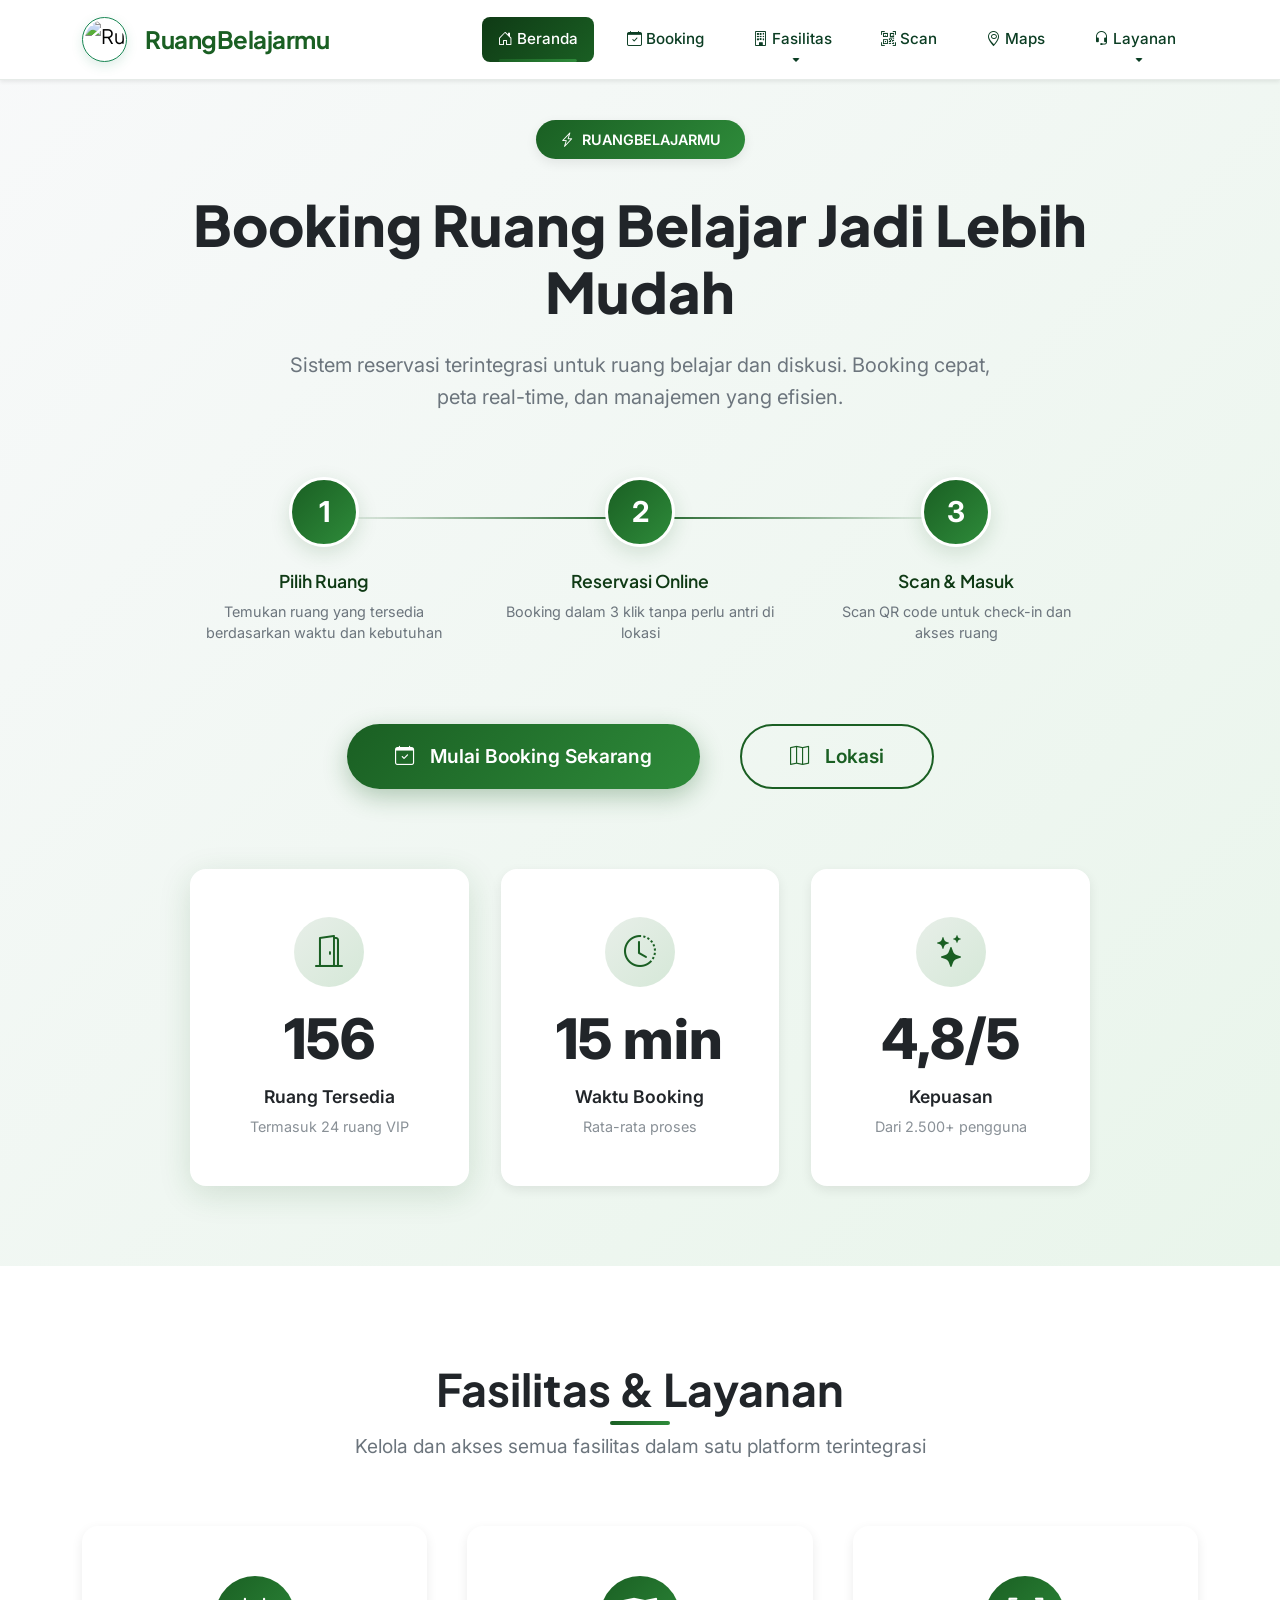
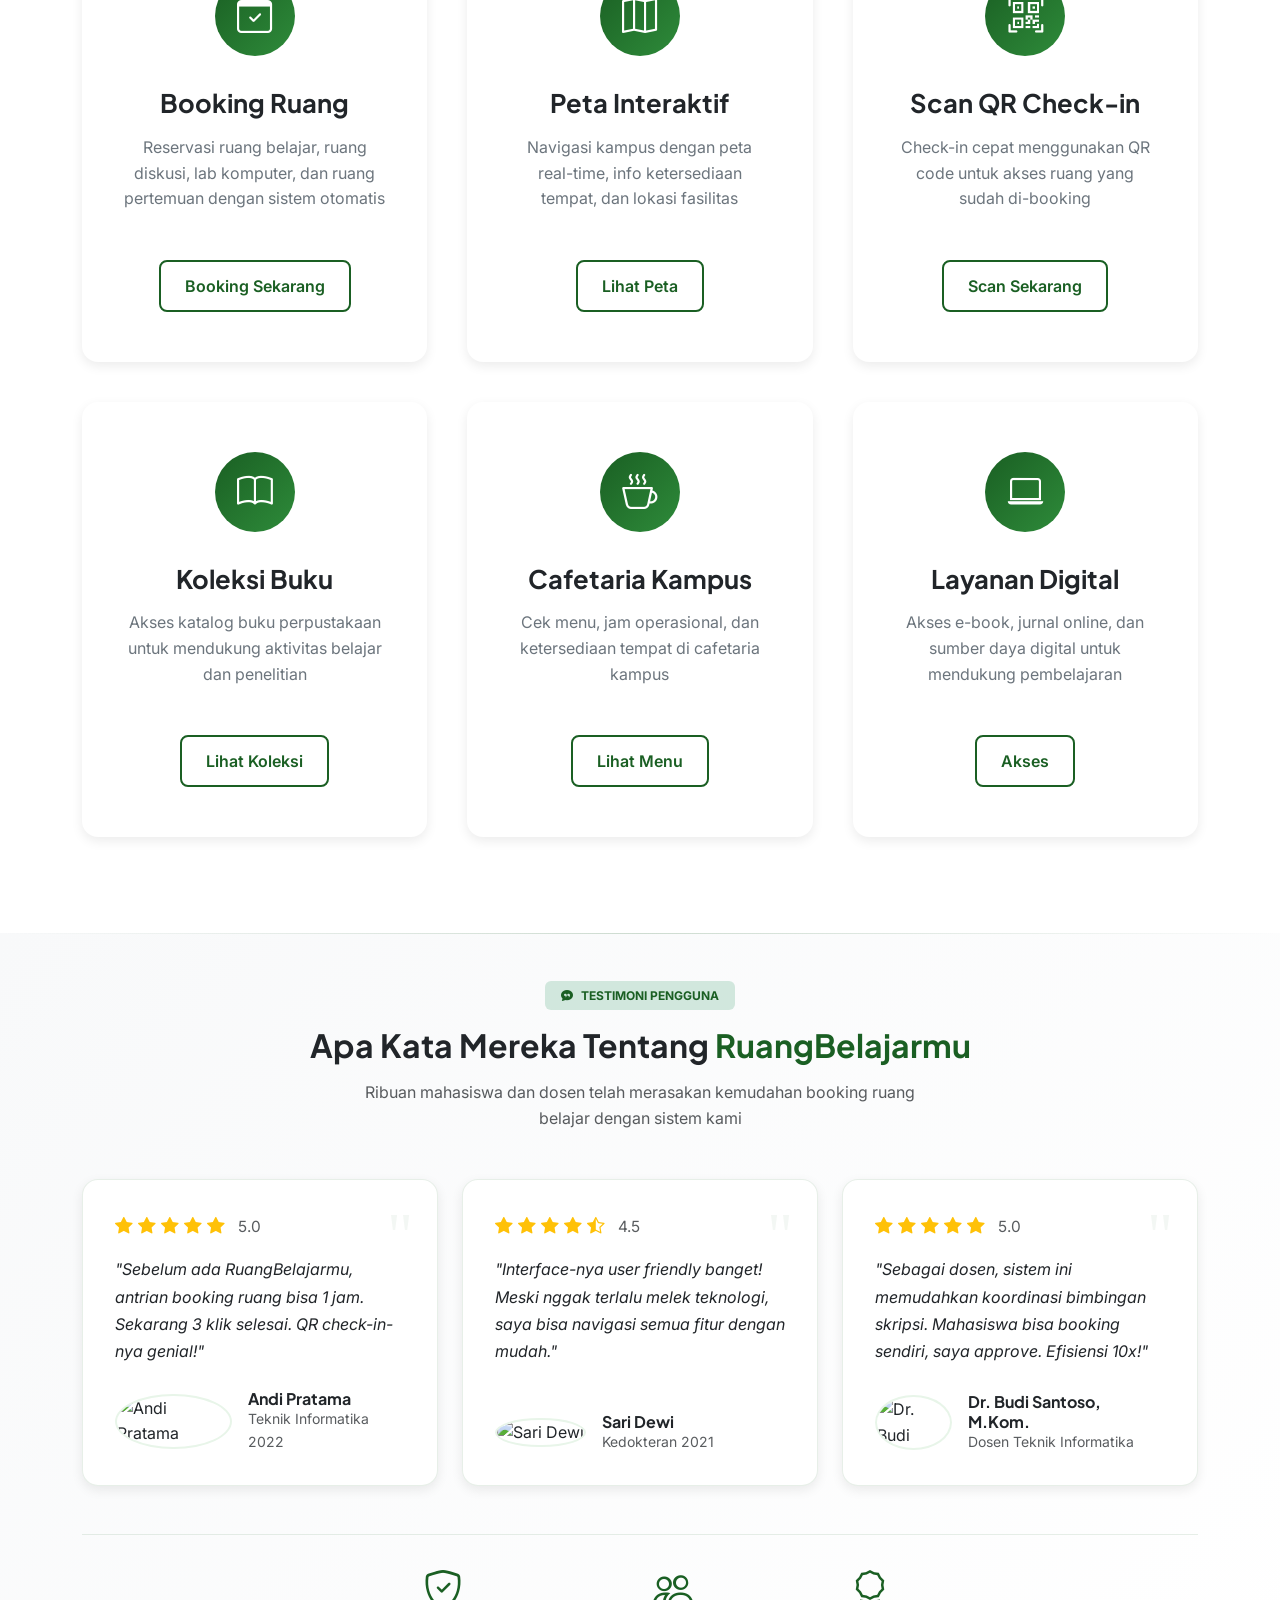
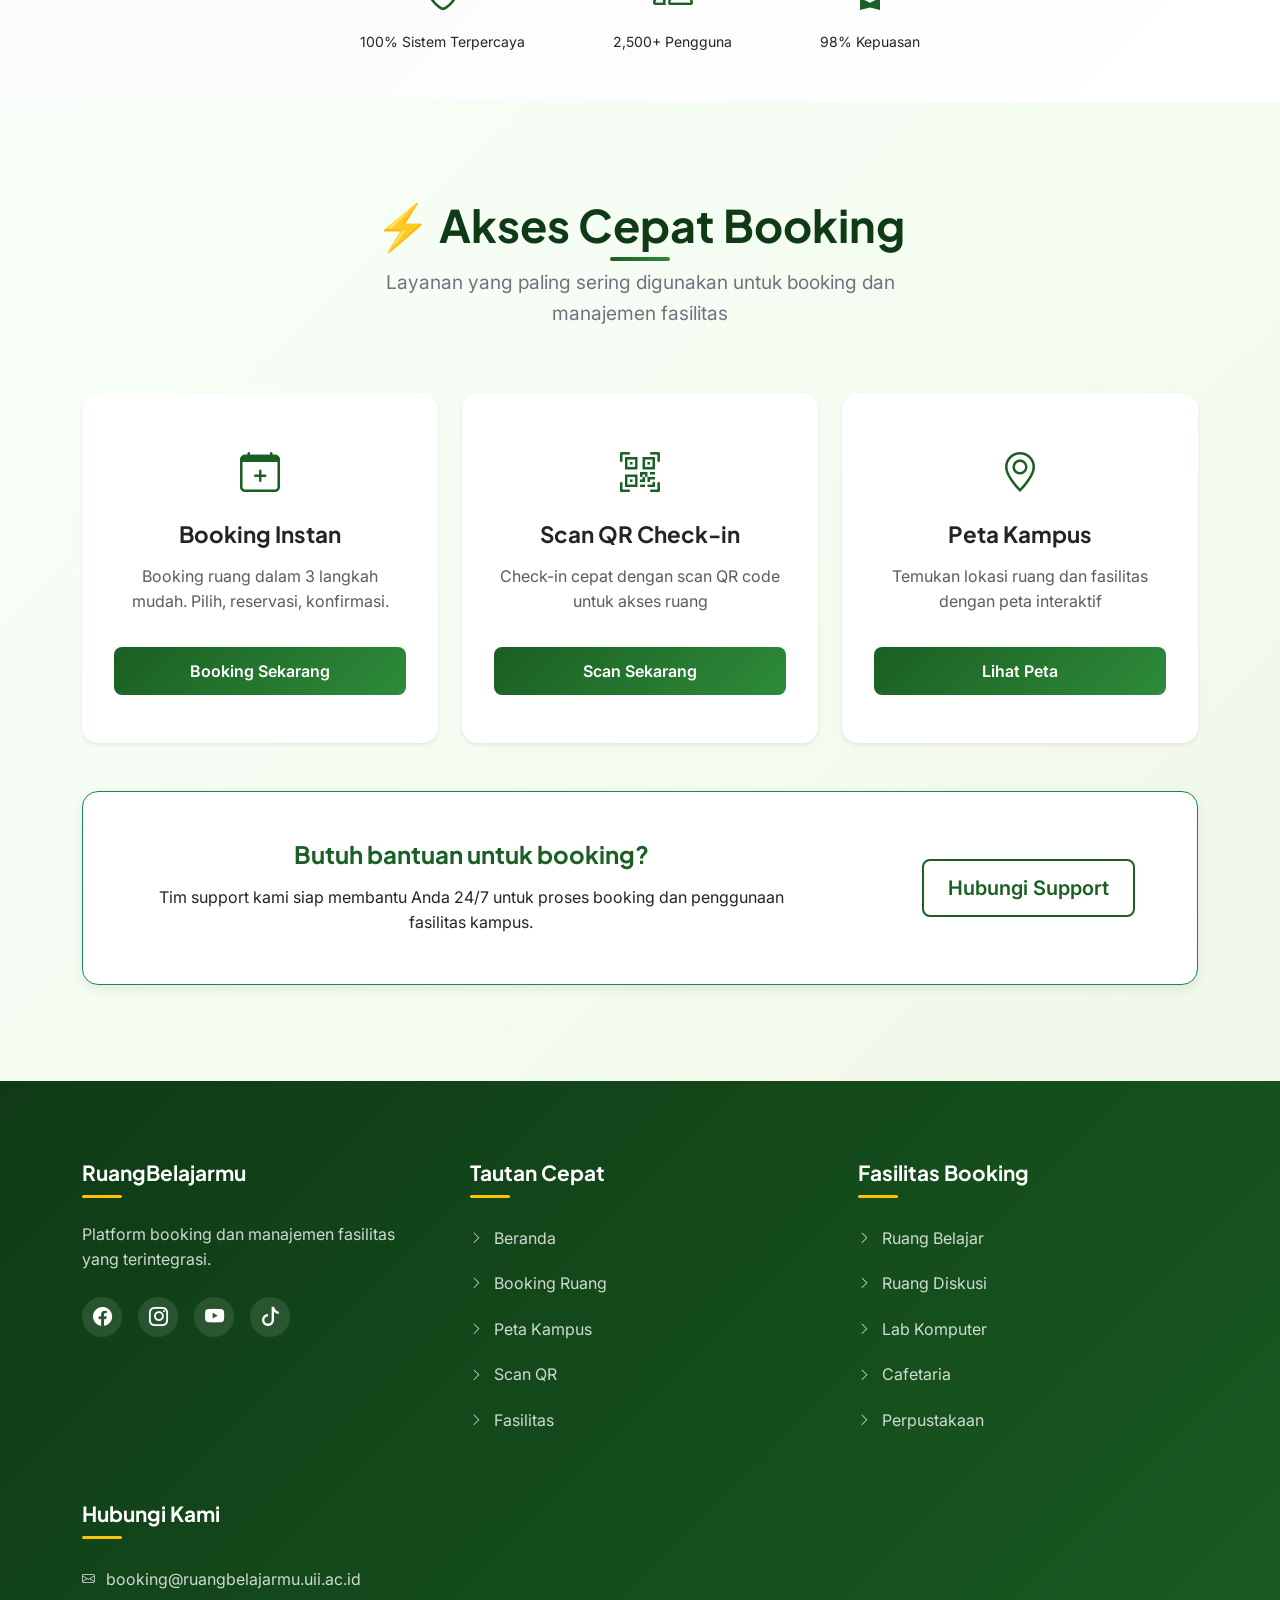
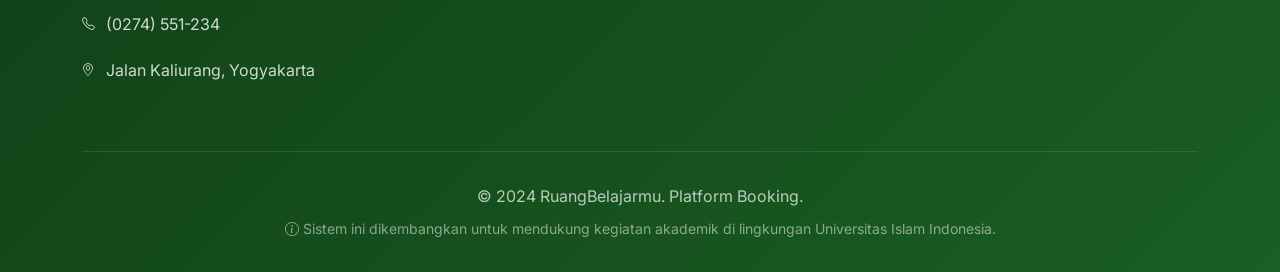
==== commit 978fcfce: "feat: update footer design on all pages" ====
--- a/index.html
+++ b/index.html
@@ -476,79 +476,79 @@
         </div>
     </section>
 
-    <!-- Footer -->
-    <footer>
-        <div class="container">
-            <div class="footer-links">
-                <div class="footer-section">
-                    <h5>RuangBelajarmu</h5>
-                    <p style="color: rgba(255,255,255,0.8); margin-bottom: 1.5rem;">
-                        Platform booking dan manajemen fasilitas yang terintegrasi.
-                    </p>
-                    <div class="social-links">
-                        <a href="#" title="Facebook"><i class="bi bi-facebook"></i></a>
-                        <a href="#" title="Twitter"><i class="bi bi-twitter"></i></a>
-                        <a href="#" title="Instagram"><i class="bi bi-instagram"></i></a>
-                        <a href="#" title="YouTube"><i class="bi bi-youtube"></i></a>
-                    </div>
-                </div>
-                
-                <div class="footer-section">
-                    <h5>Tautan Cepat</h5>
-                    <ul class="footer-links-list">
-                        <li><a href="index.html"><i class="bi bi-chevron-right"></i> Beranda</a></li>
-                        <li><a href="booking.html"><i class="bi bi-chevron-right"></i> Booking Ruang</a></li>
-                        <li><a href="maps.html"><i class="bi bi-chevron-right"></i> Peta Kampus</a></li>
-                        <li><a href="scan.html"><i class="bi bi-chevron-right"></i> Scan QR</a></li>
-                        <li><a href="#fasilitas"><i class="bi bi-chevron-right"></i> Fasilitas</a></li>
-                    </ul>
-                </div>
-                
-                <div class="footer-section">
-                    <h5>Fasilitas Booking</h5>
-                    <ul class="footer-links-list">
-                        <li><a href="booking.html"><i class="bi bi-chevron-right"></i> Ruang Belajar</a></li>
-                        <li><a href="booking.html"><i class="bi bi-chevron-right"></i> Ruang Diskusi</a></li>
-                        <li><a href="booking.html"><i class="bi bi-chevron-right"></i> Lab Komputer</a></li>
-                        <li><a href="cafetaria.html"><i class="bi bi-chevron-right"></i> Cafetaria</a></li>
-                        <li><a href="books.html"><i class="bi bi-chevron-right"></i> Perpustakaan</a></li>
-                    </ul>
-                </div>
-                
-                <div class="footer-section">
-                    <h5>Hubungi Kami</h5>
-                    <ul class="footer-links-list">
-                        <li>
-                            <a href="mailto:booking@ruangbelajarmu.uii.ac.id">
-                                <i class="bi bi-envelope"></i>
-                                booking@ruangbelajarmu.uii.ac.id
-                            </a>
-                        </li>
-                        <li>
-                            <a href="tel:+62274551234">
-                                <i class="bi bi-telephone"></i>
-                                (0274) 551-234
-                            </a>
-                        </li>
-                        <li>
-                            <a href="https://maps.google.com/?q=UII+Kaliurang+KM+5" target="_blank">
-                                <i class="bi bi-geo-alt"></i>
-                                Jalan Kaliurang, Yogyakarta
-                            </a>
-                        </li>
-                    </ul>
+ <!-- Footer -->
+<footer>
+    <div class="container">
+        <div class="footer-links">
+            <div class="footer-section">
+                <h5>RuangBelajarmu</h5>
+                <p style="color: rgba(255,255,255,0.8); margin-bottom: 1.5rem;">
+                    Platform booking dan manajemen fasilitas yang terintegrasi.
+                </p>
+                <div class="social-links">
+                    <a href="https://www.facebook.com/ruangbelajarmu" target="_blank" rel="noopener noreferrer" title="Facebook"><i class="bi bi-facebook"></i></a>
+                    <a href="https://www.instagram.com/ruangbelajarmu" target="_blank" rel="noopener noreferrer" title="Instagram"><i class="bi bi-instagram"></i></a>
+                    <a href="https://www.youtube.com/c/RuangBelajarmu" target="_blank" rel="noopener noreferrer" title="YouTube"><i class="bi bi-youtube"></i></a>
+                    <a href="https://www.tiktok.com/@ruangbelajarmu" target="_blank" rel="noopener noreferrer" title="TikTok"><i class="bi bi-tiktok"></i></a>
                 </div>
             </div>
             
-            <div class="footer-bottom text-center">
-                <p class="mb-2">&copy; 2024 RuangBelajarmu. Platform Booking.</p>
-                <p class="mb-0 small" style="color: rgba(255,255,255,0.5);">
-                    <i class="bi bi-info-circle"></i>
-                    Sistem ini dikembangkan untuk mendukung kegiatan akademik di lingkungan Universitas Islam Indonesia.
-                </p>
-            </div>
-        </div>
-    </footer>
+            <div class="footer-section">
+                <h5>Tautan Cepat</h5>
+                <ul class="footer-links-list">
+                    <li><a href="index.html"><i class="bi bi-chevron-right"></i> Beranda</a></li>
+                    <li><a href="booking.html"><i class="bi bi-chevron-right"></i> Booking Ruang</a></li>
+                    <li><a href="maps.html"><i class="bi bi-chevron-right"></i> Peta Kampus</a></li>
+                    <li><a href="scan.html"><i class="bi bi-chevron-right"></i> Scan QR</a></li>
+                    <li><a href="#fasilitas"><i class="bi bi-chevron-right"></i> Fasilitas</a></li>
+                </ul>
+            </div>
+            
+            <div class="footer-section">
+                <h5>Fasilitas Booking</h5>
+                <ul class="footer-links-list">
+                    <li><a href="booking.html"><i class="bi bi-chevron-right"></i> Ruang Belajar</a></li>
+                    <li><a href="booking.html"><i class="bi bi-chevron-right"></i> Ruang Diskusi</a></li>
+                    <li><a href="booking.html"><i class="bi bi-chevron-right"></i> Lab Komputer</a></li>
+                    <li><a href="cafetaria.html"><i class="bi bi-chevron-right"></i> Cafetaria</a></li>
+                    <li><a href="books.html"><i class="bi bi-chevron-right"></i> Perpustakaan</a></li>
+                </ul>
+            </div>
+            
+            <div class="footer-section">
+                <h5>Hubungi Kami</h5>
+                <ul class="footer-links-list">
+                    <li>
+                        <a href="mailto:booking@ruangbelajarmu.uii.ac.id">
+                            <i class="bi bi-envelope"></i>
+                            booking@ruangbelajarmu.uii.ac.id
+                        </a>
+                    </li>
+                    <li>
+                        <a href="tel:+62274551234">
+                            <i class="bi bi-telephone"></i>
+                            (0274) 551-234
+                        </a>
+                    </li>
+                    <li>
+                        <a href="https://maps.google.com/?q=UII+Kaliurang+KM+5" target="_blank" rel="noopener noreferrer">
+                            <i class="bi bi-geo-alt"></i>
+                            Jalan Kaliurang, Yogyakarta
+                        </a>
+                    </li>
+                </ul>
+            </div>
+        </div>
+        
+        <div class="footer-bottom text-center">
+            <p class="mb-2">&copy; 2024 RuangBelajarmu. Platform Booking.</p>
+            <p class="mb-0 small" style="color: rgba(255,255,255,0.5);">
+                <i class="bi bi-info-circle"></i>
+                Sistem ini dikembangkan untuk mendukung kegiatan akademik di lingkungan Universitas Islam Indonesia.
+            </p>
+        </div>
+    </div>
+</footer>
 
     <!-- Back to Top Button -->
     <div class="back-to-top" id="backToTop">
